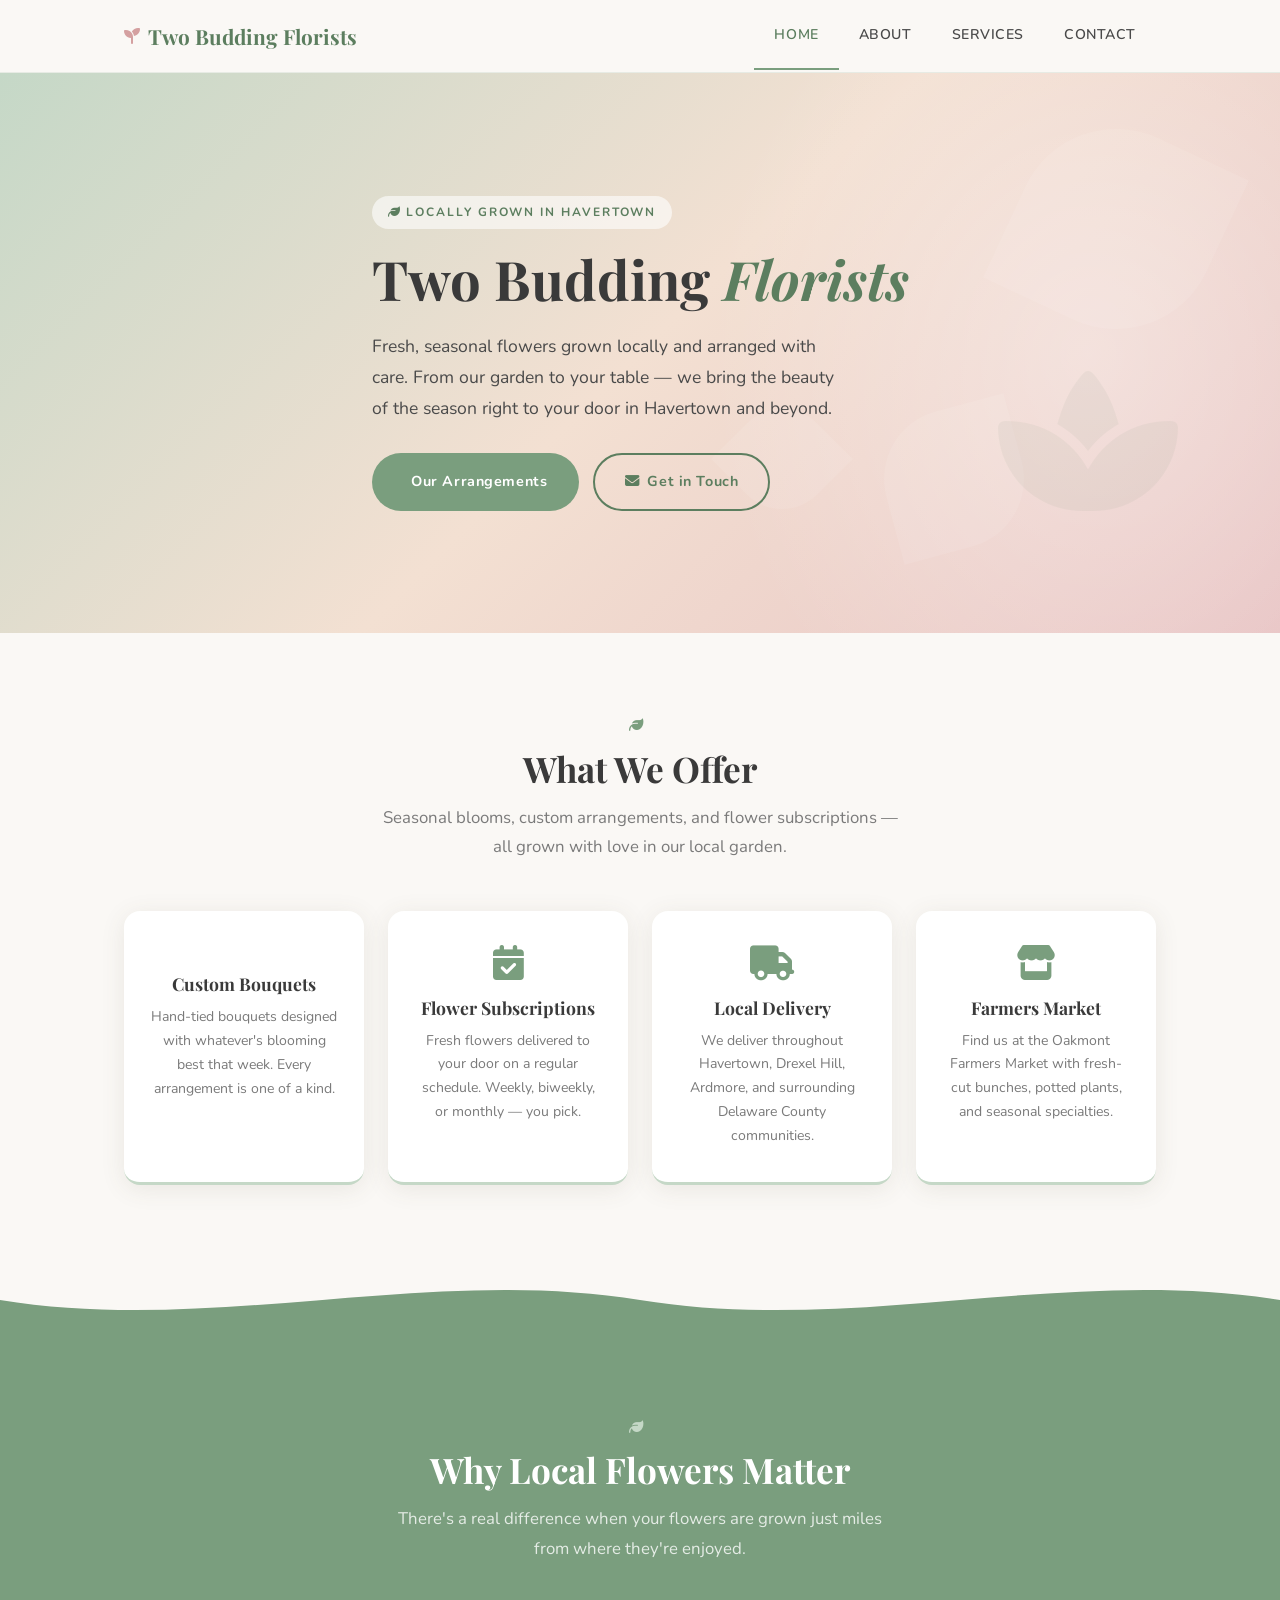
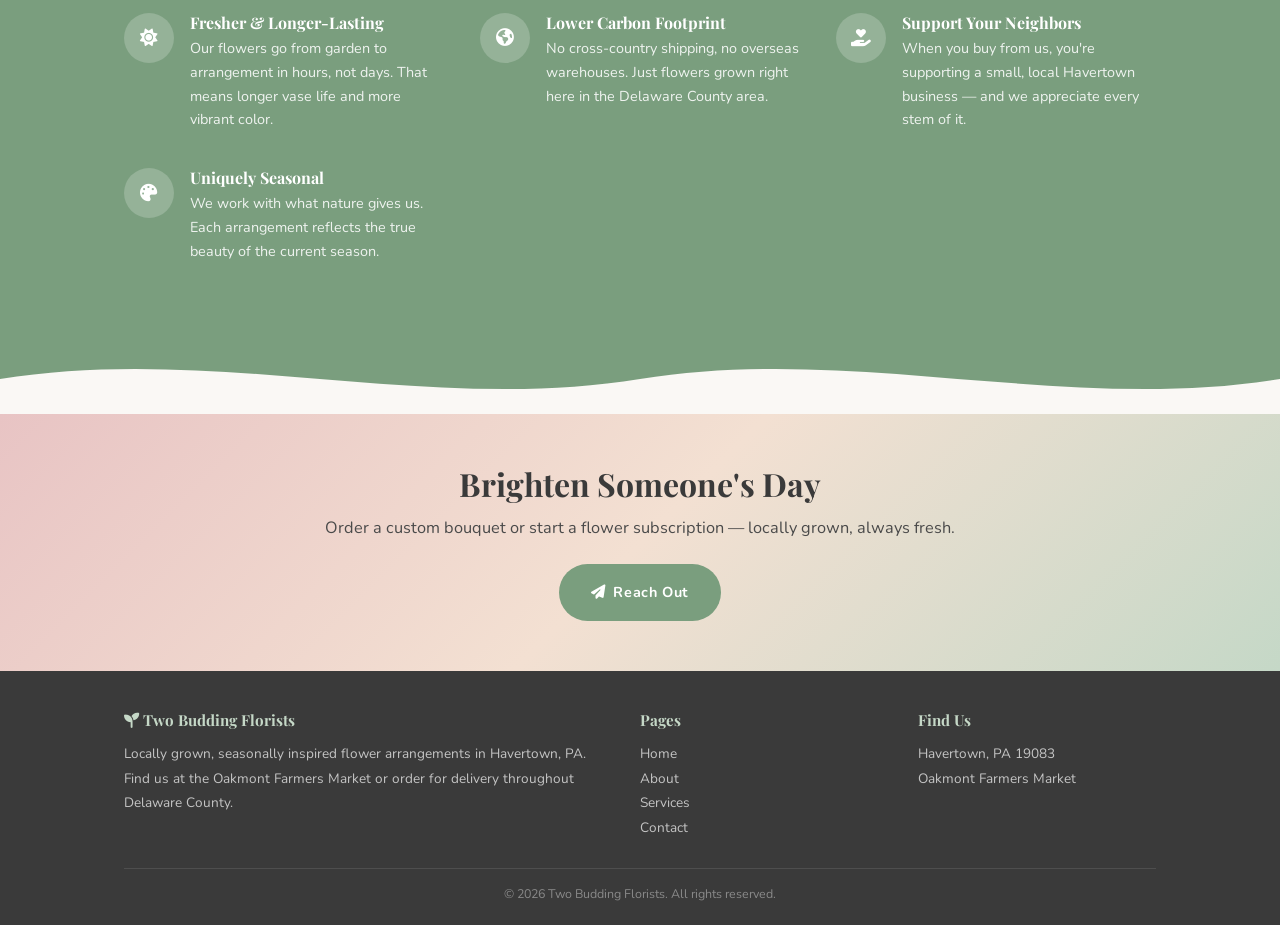
==== two-budding-florists-havertown/index.html @ fc47ae01 "Deploy 1 site updates" ====
<!DOCTYPE html>
<html lang="en">
<head>
  <meta charset="UTF-8">
  <meta name="viewport" content="width=device-width, initial-scale=1.0">
  <title>Two Budding Florists — Locally Grown Flowers in Havertown, PA</title>
  <meta name="description" content="Two Budding Florists brings locally grown, seasonal flowers to Havertown and Delaware County. Subscriptions, delivery, and farmers market fresh arrangements.">
  <link rel="stylesheet" href="css/style.css">
  <link rel="stylesheet" href="https://cdnjs.cloudflare.com/ajax/libs/font-awesome/6.5.1/css/all.min.css">
</head>
<body>

  <nav class="navbar">
    <div class="container">
      <a href="index.html" class="navbar__brand">
        <i class="fas fa-seedling"></i> Two Budding Florists
      </a>
      <button class="navbar__toggle" aria-label="Menu" onclick="document.querySelector('.navbar__links').classList.toggle('open')">
        <i class="fas fa-bars"></i>
      </button>
      <ul class="navbar__links">
        <li><a href="index.html" class="active">Home</a></li>
        <li><a href="about.html">About</a></li>
        <li><a href="services.html">Services</a></li>
        <li><a href="contact.html">Contact</a></li>
      </ul>
    </div>
  </nav>

  <!-- Hero -->
  <section class="hero">
    <div class="hero__petal hero__petal--1"></div>
    <div class="hero__petal hero__petal--2"></div>
    <div class="hero__petal hero__petal--3"></div>
    <div class="container">
      <div class="hero__content">
        <span class="hero__badge"><i class="fas fa-leaf"></i> Locally Grown in Havertown</span>
        <h1>Two Budding <em>Florists</em></h1>
        <p class="hero__desc">
          Fresh, seasonal flowers grown locally and arranged with care. From our garden to your table — we bring the beauty of the season right to your door in Havertown and beyond.
        </p>
        <div class="hero__btns">
          <a href="services.html" class="btn btn--sage"><i class="fas fa-flower-tulip"></i>&ensp;Our Arrangements</a>
          <a href="contact.html" class="btn btn--outline"><i class="fas fa-envelope"></i>&ensp;Get in Touch</a>
        </div>
      </div>
    </div>
    <i class="fas fa-spa hero__icon"></i>
  </section>

  <!-- Offerings -->
  <section class="section">
    <div class="container">
      <div class="section__header">
        <div class="leaf-divider"><i class="fas fa-leaf"></i></div>
        <h2>What We Offer</h2>
        <p>Seasonal blooms, custom arrangements, and flower subscriptions — all grown with love in our local garden.</p>
      </div>
      <div class="offerings-grid">
        <div class="offering-card">
          <i class="fas fa-bouquet"></i>
          <h3>Custom Bouquets</h3>
          <p>Hand-tied bouquets designed with whatever's blooming best that week. Every arrangement is one of a kind.</p>
        </div>
        <div class="offering-card">
          <i class="fas fa-calendar-check"></i>
          <h3>Flower Subscriptions</h3>
          <p>Fresh flowers delivered to your door on a regular schedule. Weekly, biweekly, or monthly — you pick.</p>
        </div>
        <div class="offering-card">
          <i class="fas fa-truck"></i>
          <h3>Local Delivery</h3>
          <p>We deliver throughout Havertown, Drexel Hill, Ardmore, and surrounding Delaware County communities.</p>
        </div>
        <div class="offering-card">
          <i class="fas fa-store"></i>
          <h3>Farmers Market</h3>
          <p>Find us at the Oakmont Farmers Market with fresh-cut bunches, potted plants, and seasonal specialties.</p>
        </div>
      </div>
    </div>
  </section>

  <!-- Why Choose Us -->
  <div class="curve-divider curve-divider--sage">
    <svg viewBox="0 0 1200 70" preserveAspectRatio="none">
      <path d="M0,35 C200,70 400,0 600,35 C800,70 1000,0 1200,35 L1200,70 L0,70 Z"/>
    </svg>
  </div>

  <section class="section section--sage">
    <div class="container">
      <div class="section__header">
        <div class="leaf-divider"><i class="fas fa-leaf"></i></div>
        <h2>Why Local Flowers Matter</h2>
        <p>There's a real difference when your flowers are grown just miles from where they're enjoyed.</p>
      </div>
      <div class="features">
        <div class="feature">
          <div class="feature__icon"><i class="fas fa-sun"></i></div>
          <div>
            <h3>Fresher &amp; Longer-Lasting</h3>
            <p>Our flowers go from garden to arrangement in hours, not days. That means longer vase life and more vibrant color.</p>
          </div>
        </div>
        <div class="feature">
          <div class="feature__icon"><i class="fas fa-globe-americas"></i></div>
          <div>
            <h3>Lower Carbon Footprint</h3>
            <p>No cross-country shipping, no overseas warehouses. Just flowers grown right here in the Delaware County area.</p>
          </div>
        </div>
        <div class="feature">
          <div class="feature__icon"><i class="fas fa-hand-holding-heart"></i></div>
          <div>
            <h3>Support Your Neighbors</h3>
            <p>When you buy from us, you're supporting a small, local Havertown business — and we appreciate every stem of it.</p>
          </div>
        </div>
        <div class="feature">
          <div class="feature__icon"><i class="fas fa-palette"></i></div>
          <div>
            <h3>Uniquely Seasonal</h3>
            <p>We work with what nature gives us. Each arrangement reflects the true beauty of the current season.</p>
          </div>
        </div>
      </div>
    </div>
  </section>

  <div class="curve-divider curve-divider--cream">
    <svg viewBox="0 0 1200 70" preserveAspectRatio="none">
      <path d="M0,35 C200,0 400,70 600,35 C800,0 1000,70 1200,35 L1200,70 L0,70 Z"/>
    </svg>
  </div>

  <!-- CTA -->
  <section class="cta-banner">
    <div class="container">
      <h2>Brighten Someone's Day</h2>
      <p>Order a custom bouquet or start a flower subscription — locally grown, always fresh.</p>
      <a href="contact.html" class="btn btn--sage"><i class="fas fa-paper-plane"></i>&ensp;Reach Out</a>
    </div>
  </section>

  <!-- Footer -->
  <footer class="footer">
    <div class="container">
      <div class="footer__grid">
        <div>
          <h4><i class="fas fa-seedling"></i> Two Budding Florists</h4>
          <p>Locally grown, seasonally inspired flower arrangements in Havertown, PA. Find us at the Oakmont Farmers Market or order for delivery throughout Delaware County.</p>
        </div>
        <div>
          <h4>Pages</h4>
          <ul>
            <li><a href="index.html">Home</a></li>
            <li><a href="about.html">About</a></li>
            <li><a href="services.html">Services</a></li>
            <li><a href="contact.html">Contact</a></li>
          </ul>
        </div>
        <div>
          <h4>Find Us</h4>
          <p>Havertown, PA 19083<br>Oakmont Farmers Market</p>
        </div>
      </div>
      <div class="footer__bottom">
        &copy; 2026 Two Budding Florists. All rights reserved.
      </div>
    </div>
  </footer>

</body>
</html>
---- two-budding-florists-havertown/css/style.css ----
/* ============================================
   Two Budding Florists — Bespoke Florist Site
   Havertown, PA
   ============================================ */

@import url('https://fonts.googleapis.com/css2?family=Playfair+Display:ital,wght@0,400;0,600;0,700;1,400&family=Nunito:wght@300;400;600;700&display=swap');

*, *::before, *::after { box-sizing: border-box; margin: 0; padding: 0; }

:root {
  --sage: #7a9e7e;
  --sage-dark: #5c7e5f;
  --sage-light: #c5d8c7;
  --blush: #e8c4c4;
  --blush-dark: #d4a0a0;
  --cream: #faf8f5;
  --warm-white: #fdfcfa;
  --petal: #f3e0d2;
  --earth: #8b7355;
  --earth-dark: #6b5640;
  --charcoal: #3a3a3a;
  --text: #4a4a4a;
  --text-light: #7a7a7a;
  --white: #fff;
  --shadow: 0 4px 24px rgba(90, 80, 60, .1);
  --shadow-lg: 0 8px 40px rgba(90, 80, 60, .14);
  --radius: 8px;
  --radius-lg: 16px;
}

html { scroll-behavior: smooth; }

body {
  font-family: 'Nunito', sans-serif;
  color: var(--text);
  background: var(--cream);
  line-height: 1.75;
  -webkit-font-smoothing: antialiased;
}

h1, h2, h3, h4 {
  font-family: 'Playfair Display', serif;
  color: var(--charcoal);
  line-height: 1.25;
}

a { color: var(--sage-dark); text-decoration: none; transition: color .25s; }
a:hover { color: var(--sage); }

.container { max-width: 1080px; margin: 0 auto; padding: 0 24px; }

/* --- Navbar --- */
.navbar {
  position: sticky;
  top: 0;
  z-index: 100;
  background: rgba(250, 248, 245, .92);
  backdrop-filter: blur(12px);
  -webkit-backdrop-filter: blur(12px);
  border-bottom: 1px solid rgba(122, 158, 126, .15);
}

.navbar .container {
  display: flex;
  align-items: center;
  justify-content: space-between;
}

.navbar__brand {
  font-family: 'Playfair Display', serif;
  font-size: 1.3rem;
  font-weight: 700;
  color: var(--sage-dark);
  padding: 18px 0;
  display: flex;
  align-items: center;
  gap: 8px;
}

.navbar__brand i { font-size: 1rem; color: var(--blush-dark); }

.navbar__links {
  display: flex;
  list-style: none;
  gap: 0;
}

.navbar__links a {
  display: block;
  padding: 20px 20px;
  color: var(--text);
  font-size: .88rem;
  font-weight: 600;
  letter-spacing: .04em;
  text-transform: uppercase;
  transition: color .25s, border-color .25s;
  border-bottom: 2px solid transparent;
}

.navbar__links a:hover,
.navbar__links a.active {
  color: var(--sage-dark);
  border-bottom-color: var(--sage);
}

.navbar__toggle {
  display: none;
  background: none;
  border: none;
  color: var(--sage-dark);
  font-size: 1.4rem;
  cursor: pointer;
  padding: 18px 0;
}

/* --- Hero --- */
.hero {
  position: relative;
  min-height: 560px;
  display: flex;
  align-items: center;
  background: linear-gradient(135deg, var(--sage-light) 0%, var(--petal) 50%, var(--blush) 100%);
  overflow: hidden;
}

.hero::before {
  content: '';
  position: absolute;
  top: -30%;
  right: -15%;
  width: 60%;
  height: 160%;
  background: radial-gradient(ellipse, rgba(255,255,255,.35) 0%, transparent 70%);
  pointer-events: none;
}

/* Decorative petal shapes */
.hero__petal {
  position: absolute;
  border-radius: 50% 0 50% 0;
  opacity: .08;
  background: var(--white);
}

.hero__petal--1 { width: 200px; height: 200px; top: 10%; right: 5%; transform: rotate(25deg); }
.hero__petal--2 { width: 140px; height: 140px; bottom: 15%; right: 20%; transform: rotate(-15deg); }
.hero__petal--3 { width: 100px; height: 100px; top: 60%; right: 35%; transform: rotate(45deg); }

.hero__content {
  position: relative;
  z-index: 2;
  max-width: 560px;
}

.hero__badge {
  display: inline-block;
  font-size: .75rem;
  font-weight: 700;
  letter-spacing: .16em;
  text-transform: uppercase;
  color: var(--sage-dark);
  background: rgba(255,255,255,.6);
  padding: 6px 16px;
  border-radius: 20px;
  margin-bottom: 16px;
}

.hero h1 {
  font-size: 3.4rem;
  color: var(--charcoal);
  margin-bottom: 18px;
}

.hero h1 em {
  font-style: italic;
  color: var(--sage-dark);
}

.hero__desc {
  font-size: 1.1rem;
  color: var(--text);
  margin-bottom: 30px;
  max-width: 480px;
}

.hero__icon {
  position: absolute;
  right: 8%;
  bottom: 20%;
  font-size: 10rem;
  color: var(--sage-dark);
  opacity: .06;
  z-index: 1;
}

/* --- Buttons --- */
.btn {
  display: inline-block;
  padding: 14px 30px;
  font-family: 'Nunito', sans-serif;
  font-size: .9rem;
  font-weight: 700;
  letter-spacing: .04em;
  border-radius: 30px;
  border: 2px solid transparent;
  cursor: pointer;
  transition: all .3s;
}

.btn--sage {
  background: var(--sage);
  color: var(--white);
}

.btn--sage:hover {
  background: var(--sage-dark);
  transform: translateY(-2px);
  box-shadow: 0 6px 20px rgba(122, 158, 126, .3);
}

.btn--outline {
  background: transparent;
  border-color: var(--sage-dark);
  color: var(--sage-dark);
}

.btn--outline:hover {
  background: var(--sage-dark);
  color: var(--white);
}

.btn--earth {
  background: var(--earth);
  color: var(--white);
}

.btn--earth:hover {
  background: var(--earth-dark);
  transform: translateY(-2px);
}

.hero__btns { display: flex; gap: 14px; flex-wrap: wrap; }

/* --- Sections --- */
.section { padding: 80px 0; }

.section--sage {
  background: var(--sage);
  color: var(--white);
}

.section--sage h2, .section--sage h3 { color: var(--white); }
.section--sage p { color: rgba(255,255,255,.88); }

.section--petal { background: var(--petal); }

.section__header {
  text-align: center;
  margin-bottom: 50px;
}

.section__header h2 {
  font-size: 2.2rem;
  margin-bottom: 12px;
}

.section__header p {
  color: var(--text-light);
  font-size: 1.05rem;
  max-width: 520px;
  margin: 0 auto;
}

.section--sage .section__header p { color: rgba(255,255,255,.8); }

.leaf-divider {
  text-align: center;
  font-size: .9rem;
  color: var(--sage);
  margin-bottom: 8px;
  letter-spacing: 8px;
}

.section--sage .leaf-divider { color: var(--sage-light); }

/* --- Organic Curve Divider --- */
.curve-divider { position: relative; height: 70px; overflow: hidden; }
.curve-divider--cream { background: var(--sage); }
.curve-divider--cream svg { fill: var(--cream); }
.curve-divider--sage { background: var(--cream); }
.curve-divider--sage svg { fill: var(--sage); }
.curve-divider--petal { background: var(--cream); }
.curve-divider--petal svg { fill: var(--petal); }
.curve-divider--cream-from-petal { background: var(--petal); }
.curve-divider--cream-from-petal svg { fill: var(--cream); }

.curve-divider svg {
  position: absolute;
  bottom: 0;
  width: 100%;
  height: 70px;
}

/* --- Services Grid (Home) --- */
.offerings-grid {
  display: grid;
  grid-template-columns: repeat(auto-fit, minmax(230px, 1fr));
  gap: 24px;
}

.offering-card {
  background: var(--white);
  border-radius: var(--radius-lg);
  padding: 34px 26px;
  text-align: center;
  box-shadow: var(--shadow);
  transition: transform .3s, box-shadow .3s;
  border-bottom: 3px solid var(--sage-light);
}

.offering-card:hover {
  transform: translateY(-6px);
  box-shadow: var(--shadow-lg);
}

.offering-card i {
  font-size: 2.2rem;
  color: var(--sage);
  margin-bottom: 16px;
}

.offering-card h3 {
  font-size: 1.1rem;
  margin-bottom: 10px;
}

.offering-card p {
  font-size: .88rem;
  color: var(--text-light);
  line-height: 1.7;
}

/* --- Feature Blocks --- */
.features {
  display: grid;
  grid-template-columns: repeat(auto-fit, minmax(260px, 1fr));
  gap: 36px;
}

.feature {
  display: flex;
  gap: 16px;
  align-items: flex-start;
}

.feature__icon {
  flex-shrink: 0;
  width: 50px;
  height: 50px;
  background: rgba(255,255,255,.2);
  border-radius: 50%;
  display: flex;
  align-items: center;
  justify-content: center;
  font-size: 1.1rem;
}

.section--sage .feature__icon { color: var(--white); }

.feature h3 { font-size: 1rem; margin-bottom: 4px; }
.feature p { font-size: .9rem; line-height: 1.65; }

/* --- About Page --- */
.about-layout {
  display: grid;
  grid-template-columns: 1fr 1fr;
  gap: 50px;
  align-items: center;
}

.about-visual {
  background: linear-gradient(135deg, var(--sage-light), var(--blush));
  border-radius: var(--radius-lg);
  height: 380px;
  display: flex;
  align-items: center;
  justify-content: center;
  position: relative;
  overflow: hidden;
}

.about-visual i {
  font-size: 5rem;
  color: var(--sage-dark);
  opacity: .2;
}

.about-visual::after {
  content: '';
  position: absolute;
  inset: 14px;
  border: 2px solid rgba(255,255,255,.4);
  border-radius: var(--radius-lg);
}

.about-text h2 { margin-bottom: 16px; font-size: 2rem; }
.about-text p { margin-bottom: 14px; }

.values-list { list-style: none; margin-top: 16px; }
.values-list li {
  padding: 7px 0 7px 26px;
  position: relative;
  font-size: .93rem;
}
.values-list li::before {
  content: '\f06c';
  font-family: 'Font Awesome 6 Free';
  font-weight: 900;
  position: absolute;
  left: 0;
  color: var(--sage);
  font-size: .8rem;
}

/* --- Services Page Cards --- */
.services-detail {
  display: grid;
  grid-template-columns: repeat(auto-fit, minmax(300px, 1fr));
  gap: 28px;
}

.service-detail-card {
  background: var(--white);
  border-radius: var(--radius-lg);
  overflow: hidden;
  box-shadow: var(--shadow);
  transition: transform .3s;
}

.service-detail-card:hover { transform: translateY(-4px); }

.service-detail-card__top {
  background: linear-gradient(135deg, var(--sage-light), var(--sage));
  padding: 28px;
  text-align: center;
}

.service-detail-card__top i { font-size: 2.4rem; color: var(--white); margin-bottom: 8px; }
.service-detail-card__top h3 { color: var(--white); font-size: 1.15rem; }

.service-detail-card__body { padding: 24px 26px; }
.service-detail-card__body p { font-size: .9rem; color: var(--text-light); margin-bottom: 12px; line-height: 1.7; }
.service-detail-card__body ul { list-style: none; }
.service-detail-card__body li {
  padding: 5px 0 5px 20px;
  position: relative;
  font-size: .88rem;
  color: var(--text);
}
.service-detail-card__body li::before {
  content: '\f4d8';
  font-family: 'Font Awesome 6 Free';
  font-weight: 900;
  position: absolute;
  left: 0;
  color: var(--blush-dark);
  font-size: .7rem;
  top: 8px;
}

/* --- Contact --- */
.contact-grid {
  display: grid;
  grid-template-columns: 1fr 1fr;
  gap: 40px;
}

.contact-block {
  display: flex;
  gap: 14px;
  align-items: flex-start;
  margin-bottom: 26px;
}

.contact-block i {
  flex-shrink: 0;
  width: 42px;
  height: 42px;
  background: var(--sage-light);
  color: var(--sage-dark);
  border-radius: 50%;
  display: flex;
  align-items: center;
  justify-content: center;
  font-size: .95rem;
}

.contact-block h3 { font-size: .95rem; margin-bottom: 3px; }
.contact-block p { font-size: .88rem; color: var(--text-light); }

.contact-form {
  background: var(--white);
  padding: 34px;
  border-radius: var(--radius-lg);
  box-shadow: var(--shadow);
}

.contact-form h3 { font-size: 1.25rem; margin-bottom: 20px; }

.form-row { margin-bottom: 16px; }
.form-row label {
  display: block;
  font-size: .82rem;
  font-weight: 700;
  text-transform: uppercase;
  letter-spacing: .04em;
  margin-bottom: 5px;
  color: var(--charcoal);
}

.form-row input,
.form-row textarea,
.form-row select {
  width: 100%;
  padding: 11px 14px;
  border: 1px solid var(--sage-light);
  border-radius: var(--radius);
  font-family: 'Nunito', sans-serif;
  font-size: .92rem;
  background: var(--cream);
  transition: border-color .25s;
}

.form-row input:focus,
.form-row textarea:focus,
.form-row select:focus {
  outline: none;
  border-color: var(--sage);
}

.form-row textarea { resize: vertical; min-height: 90px; }

.map-wrap {
  margin-top: 40px;
  border-radius: var(--radius-lg);
  overflow: hidden;
  box-shadow: var(--shadow);
}

.map-wrap iframe { width: 100%; height: 340px; border: 0; }

/* --- CTA Banner --- */
.cta-banner {
  background: linear-gradient(135deg, var(--blush), var(--petal), var(--sage-light));
  padding: 50px 0;
  text-align: center;
}

.cta-banner h2 { font-size: 2rem; margin-bottom: 10px; }
.cta-banner p { color: var(--text); margin-bottom: 22px; font-size: 1.02rem; }

/* --- Footer --- */
.footer {
  background: var(--charcoal);
  color: rgba(255,255,255,.7);
  padding: 40px 0 20px;
}

.footer__grid {
  display: grid;
  grid-template-columns: 2fr 1fr 1fr;
  gap: 40px;
  margin-bottom: 28px;
}

.footer h4 {
  font-size: .95rem;
  color: var(--sage-light);
  margin-bottom: 12px;
}

.footer p, .footer li { font-size: .85rem; line-height: 1.8; }
.footer ul { list-style: none; }
.footer ul a { color: rgba(255,255,255,.7); }
.footer ul a:hover { color: var(--sage-light); }

.footer__bottom {
  border-top: 1px solid rgba(255,255,255,.1);
  padding-top: 14px;
  text-align: center;
  font-size: .78rem;
  color: rgba(255,255,255,.4);
}

/* --- Responsive --- */
@media (max-width: 768px) {
  .navbar__links {
    display: none;
    position: absolute;
    top: 100%;
    left: 0;
    right: 0;
    background: var(--cream);
    flex-direction: column;
    border-bottom: 1px solid var(--sage-light);
  }
  .navbar__links.open { display: flex; }
  .navbar__toggle { display: block; }

  .hero { min-height: 440px; }
  .hero h1 { font-size: 2.4rem; }
  .hero__petal { display: none; }
  .hero__icon { display: none; }

  .about-layout { grid-template-columns: 1fr; }
  .about-visual { height: 240px; }
  .contact-grid { grid-template-columns: 1fr; }
  .footer__grid { grid-template-columns: 1fr; gap: 20px; }
}

@media (max-width: 480px) {
  .hero h1 { font-size: 1.9rem; }
  .hero__btns { flex-direction: column; }
  .btn { text-align: center; }
  .section { padding: 50px 0; }
}
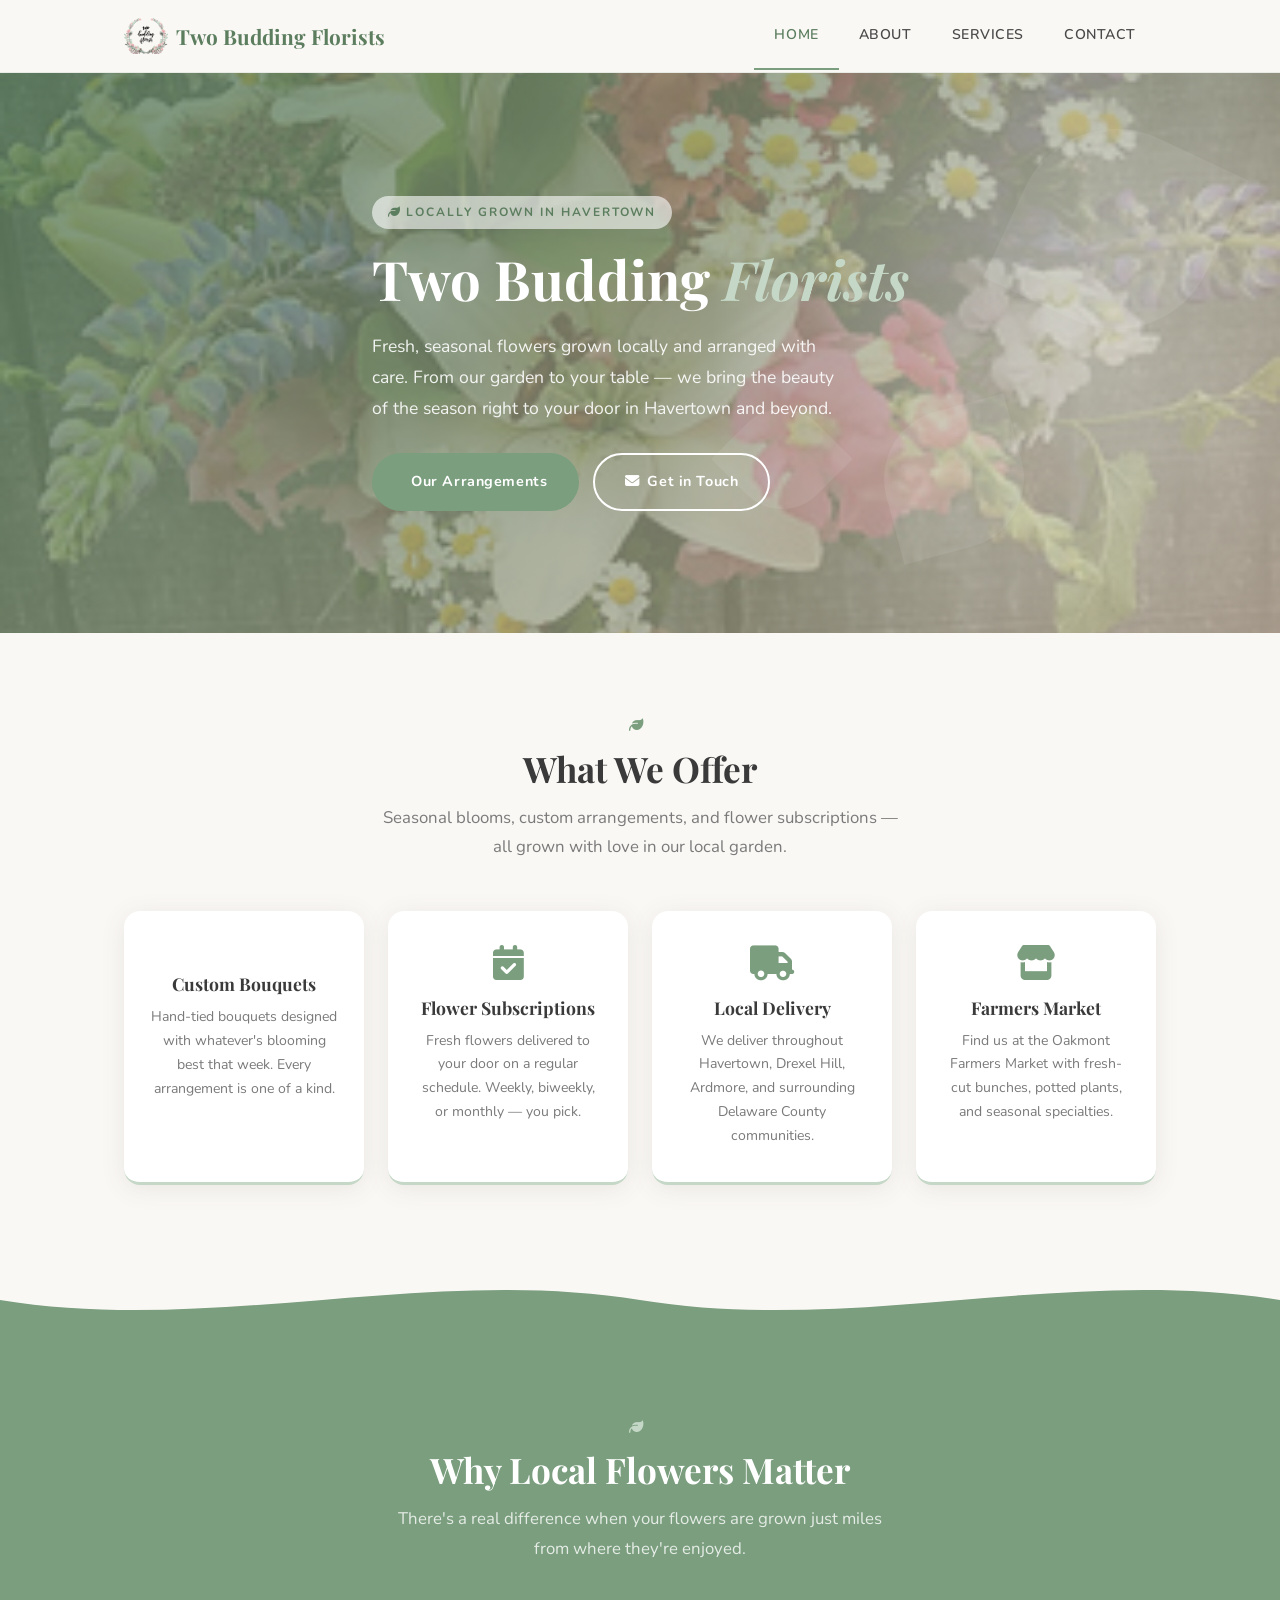
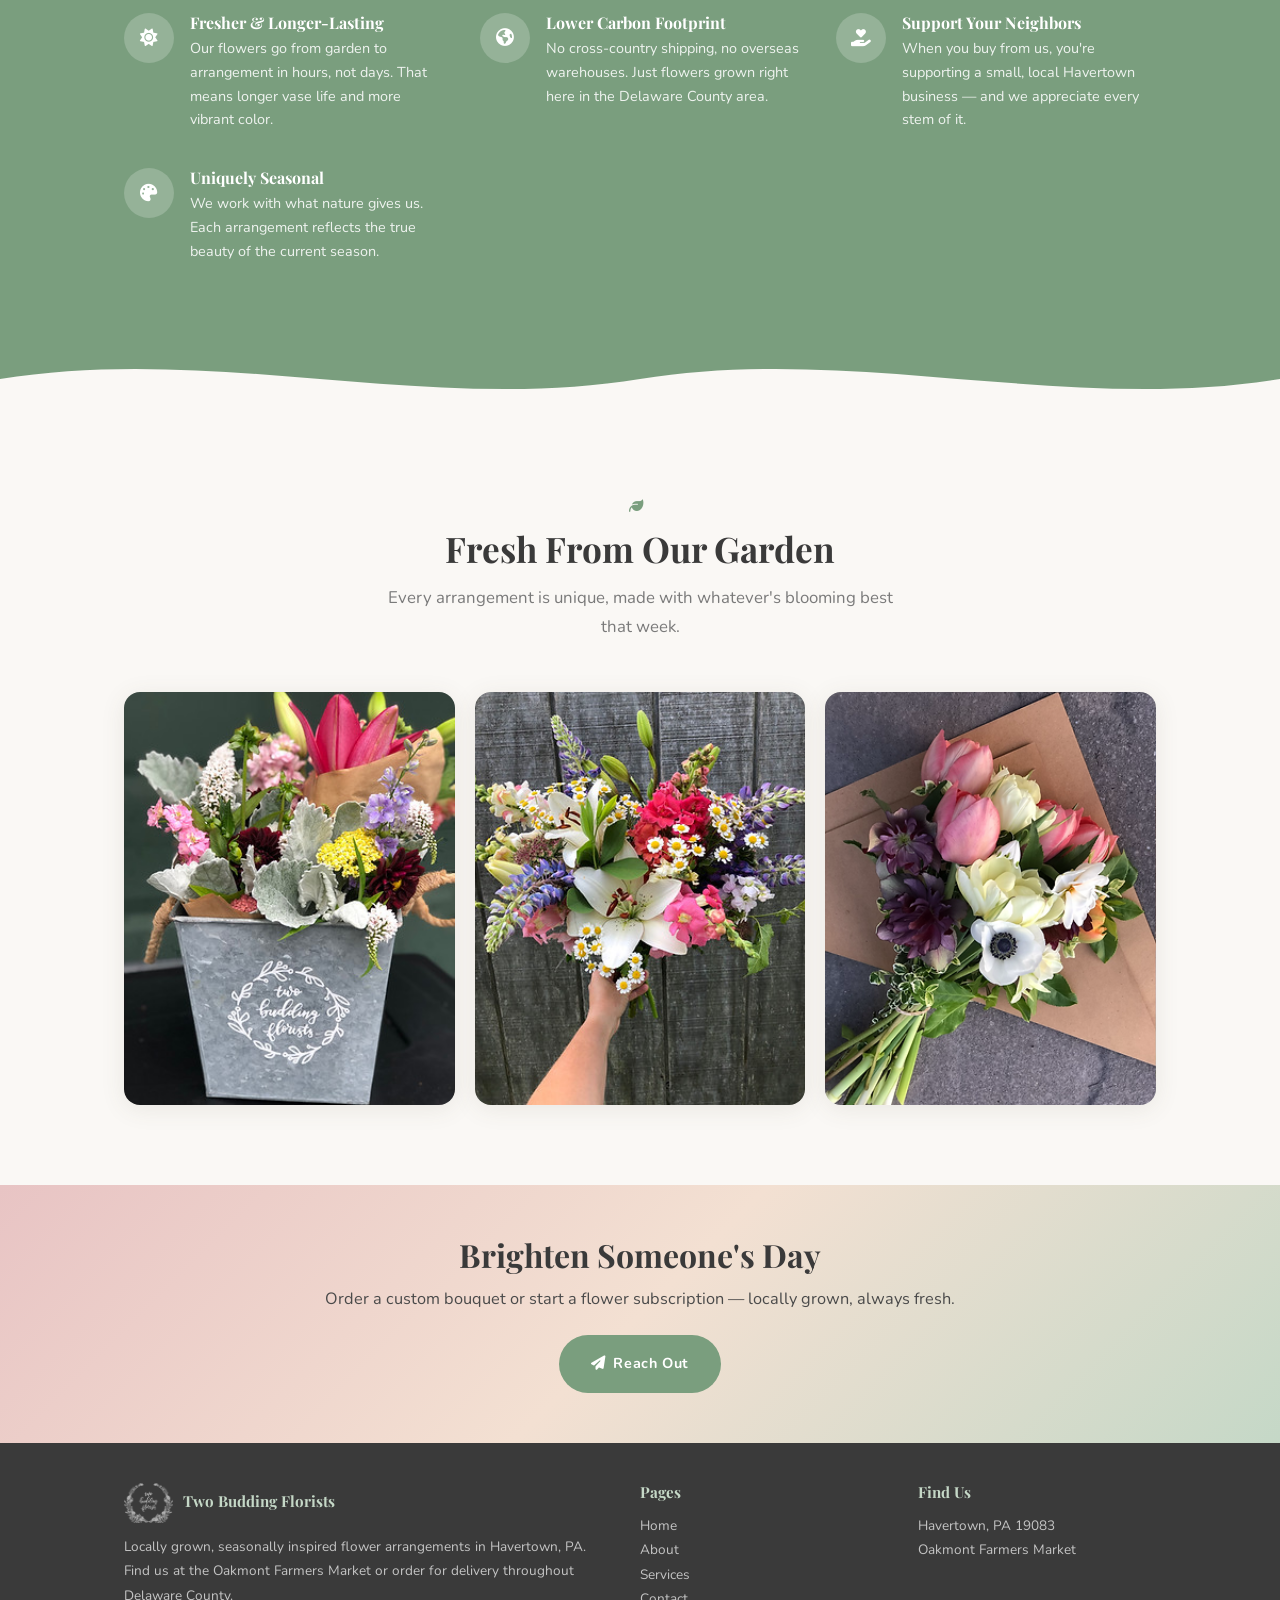
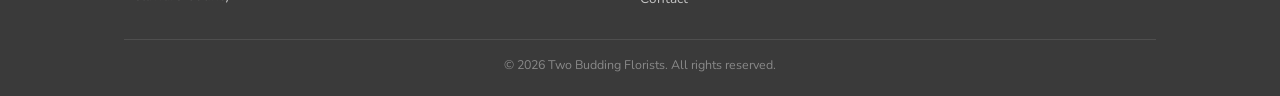
==== commit 9c107923: "Deploy 6 site updates" ====
--- a/two-budding-florists-havertown/index.html
+++ b/two-budding-florists-havertown/index.html
@@ -13,7 +13,7 @@
   <nav class="navbar">
     <div class="container">
       <a href="index.html" class="navbar__brand">
-        <i class="fas fa-seedling"></i> Two Budding Florists
+        <img src="img/img_00_d06d79f9.png" alt="Two Budding Florists logo" class="navbar__logo"> Two Budding Florists
       </a>
       <button class="navbar__toggle" aria-label="Menu" onclick="document.querySelector('.navbar__links').classList.toggle('open')">
         <i class="fas fa-bars"></i>
@@ -28,7 +28,7 @@
   </nav>
 
   <!-- Hero -->
-  <section class="hero">
+  <section class="hero hero--with-image" style="background: linear-gradient(135deg, rgba(92,126,95,.85), rgba(200,180,160,.7)), url('img/img_02_b01d589d.jpg') center/cover no-repeat;">
     <div class="hero__petal hero__petal--1"></div>
     <div class="hero__petal hero__petal--2"></div>
     <div class="hero__petal hero__petal--3"></div>
@@ -41,11 +41,10 @@
         </p>
         <div class="hero__btns">
           <a href="services.html" class="btn btn--sage"><i class="fas fa-flower-tulip"></i>&ensp;Our Arrangements</a>
-          <a href="contact.html" class="btn btn--outline"><i class="fas fa-envelope"></i>&ensp;Get in Touch</a>
-        </div>
-      </div>
-    </div>
-    <i class="fas fa-spa hero__icon"></i>
+          <a href="contact.html" class="btn btn--outline-light"><i class="fas fa-envelope"></i>&ensp;Get in Touch</a>
+        </div>
+      </div>
+    </div>
   </section>
 
   <!-- Offerings -->
@@ -134,6 +133,37 @@
     </svg>
   </div>
 
+  <!-- Gallery Preview -->
+  <section class="section">
+    <div class="container">
+      <div class="section__header">
+        <div class="leaf-divider"><i class="fas fa-leaf"></i></div>
+        <h2>Fresh From Our Garden</h2>
+        <p>Every arrangement is unique, made with whatever's blooming best that week.</p>
+      </div>
+      <div class="gallery-grid">
+        <div class="gallery-item">
+          <img src="img/img_01_fbcf937a.jpeg" alt="Branded galvanized bucket arrangement with colorful seasonal flowers at the farmers market">
+          <div class="gallery-item__overlay">
+            <p>Market-Ready Arrangement</p>
+          </div>
+        </div>
+        <div class="gallery-item">
+          <img src="img/img_02_b01d589d.jpg" alt="Hand-held wildflower bouquet with lilies, daisies, and lupine">
+          <div class="gallery-item__overlay">
+            <p>Seasonal Wildflower Bouquet</p>
+          </div>
+        </div>
+        <div class="gallery-item">
+          <img src="img/img_03_100a847a.png" alt="Elegant wrapped bouquet with pink tulips, anemones, and spring blooms in brown paper">
+          <div class="gallery-item__overlay">
+            <p>Spring Wrapped Bouquet</p>
+          </div>
+        </div>
+      </div>
+    </div>
+  </section>
+
   <!-- CTA -->
   <section class="cta-banner">
     <div class="container">
@@ -148,7 +178,7 @@
     <div class="container">
       <div class="footer__grid">
         <div>
-          <h4><i class="fas fa-seedling"></i> Two Budding Florists</h4>
+          <h4><img src="img/img_00_d06d79f9.png" alt="Two Budding Florists" class="footer__logo"> Two Budding Florists</h4>
           <p>Locally grown, seasonally inspired flower arrangements in Havertown, PA. Find us at the Oakmont Farmers Market or order for delivery throughout Delaware County.</p>
         </div>
         <div>
--- a/two-budding-florists-havertown/css/style.css
+++ b/two-budding-florists-havertown/css/style.css
@@ -79,6 +79,13 @@
 
 .navbar__brand i { font-size: 1rem; color: var(--blush-dark); }
 
+.navbar__logo {
+  height: 36px;
+  width: auto;
+  display: inline-block;
+  vertical-align: middle;
+}
+
 .navbar__links {
   display: flex;
   list-style: none;
@@ -229,6 +236,17 @@
   color: var(--white);
 }
 
+.btn--outline-light {
+  background: transparent;
+  border-color: var(--white);
+  color: var(--white);
+}
+
+.btn--outline-light:hover {
+  background: var(--white);
+  color: var(--sage-dark);
+}
+
 .btn--earth {
   background: var(--earth);
   color: var(--white);
@@ -590,6 +608,113 @@
   text-align: center;
   font-size: .78rem;
   color: rgba(255,255,255,.4);
+}
+
+/* --- Hero with background image --- */
+.hero--with-image .hero__desc { color: rgba(255,255,255,.9); }
+.hero--with-image h1 { color: var(--white); }
+.hero--with-image h1 em { color: var(--sage-light); }
+
+/* --- Navbar & Footer Logo --- */
+.footer__logo {
+  height: 40px;
+  width: auto;
+  display: inline-block;
+  vertical-align: middle;
+  margin-right: 6px;
+  filter: brightness(0) invert(1) opacity(.6);
+}
+
+/* --- Gallery Grid (Home) --- */
+.gallery-grid {
+  display: grid;
+  grid-template-columns: repeat(auto-fit, minmax(280px, 1fr));
+  gap: 20px;
+}
+
+.gallery-item {
+  position: relative;
+  border-radius: var(--radius-lg);
+  overflow: hidden;
+  box-shadow: var(--shadow);
+  aspect-ratio: 4 / 5;
+  cursor: pointer;
+}
+
+.gallery-item img {
+  width: 100%;
+  height: 100%;
+  object-fit: cover;
+  transition: transform .4s ease;
+}
+
+.gallery-item:hover img {
+  transform: scale(1.06);
+}
+
+.gallery-item__overlay {
+  position: absolute;
+  bottom: 0;
+  left: 0;
+  right: 0;
+  padding: 20px;
+  background: linear-gradient(transparent, rgba(58,58,58,.8));
+  opacity: 0;
+  transition: opacity .35s ease;
+}
+
+.gallery-item:hover .gallery-item__overlay {
+  opacity: 1;
+}
+
+.gallery-item__overlay p {
+  color: var(--white);
+  font-family: 'Playfair Display', serif;
+  font-size: 1.05rem;
+  font-style: italic;
+}
+
+/* --- About Visual with Photo --- */
+.about-visual--photo {
+  background: none;
+  padding: 0;
+}
+
+.about-visual--photo img {
+  width: 100%;
+  height: 100%;
+  object-fit: cover;
+  border-radius: var(--radius-lg);
+}
+
+.about-visual--photo::after { display: none; }
+
+/* --- Service Card with Photo Header --- */
+.service-detail-card__top--photo {
+  position: relative;
+  padding: 0;
+  height: 200px;
+  overflow: hidden;
+}
+
+.service-detail-card__img {
+  width: 100%;
+  height: 100%;
+  object-fit: cover;
+}
+
+.service-detail-card__top-overlay {
+  position: absolute;
+  bottom: 0;
+  left: 0;
+  right: 0;
+  padding: 16px 28px;
+  background: linear-gradient(transparent, rgba(92,126,95,.9));
+}
+
+.service-detail-card__top-overlay h3 {
+  color: var(--white);
+  font-size: 1.15rem;
 }
 
 /* --- Responsive --- */
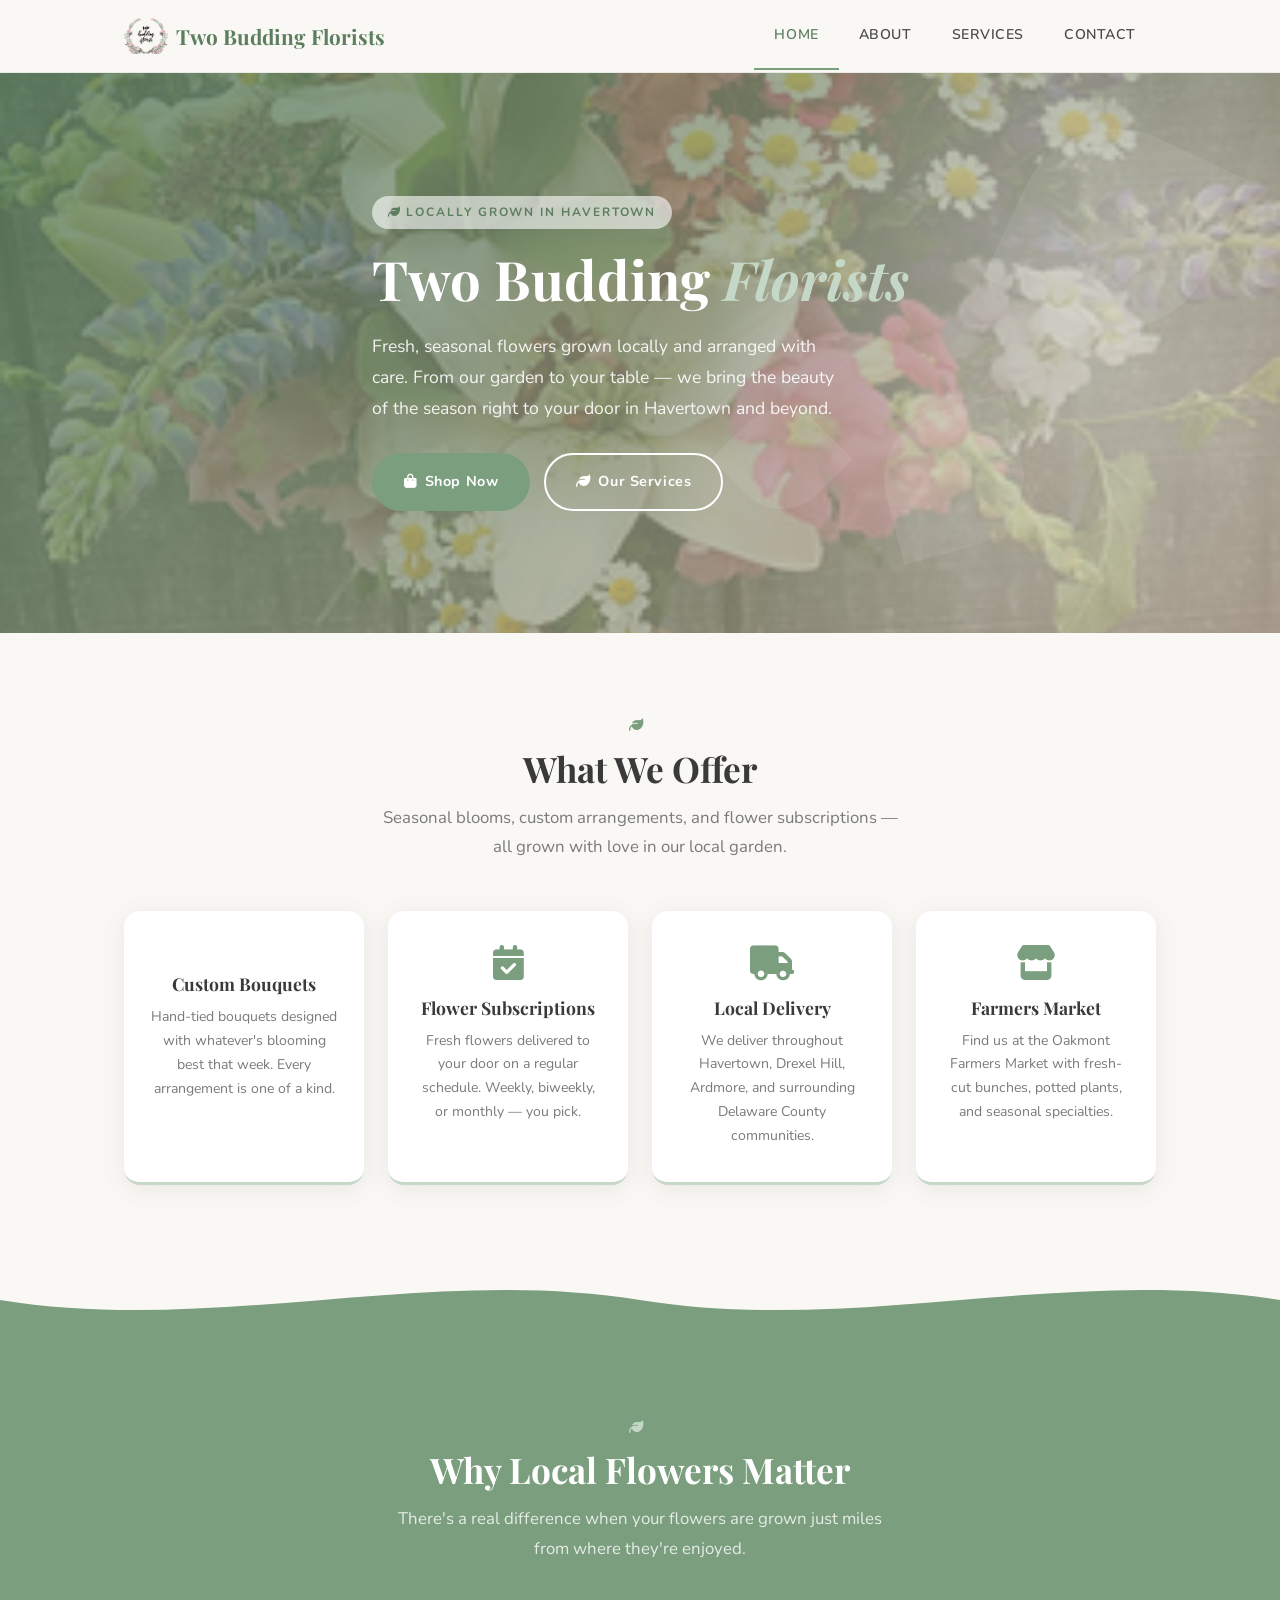
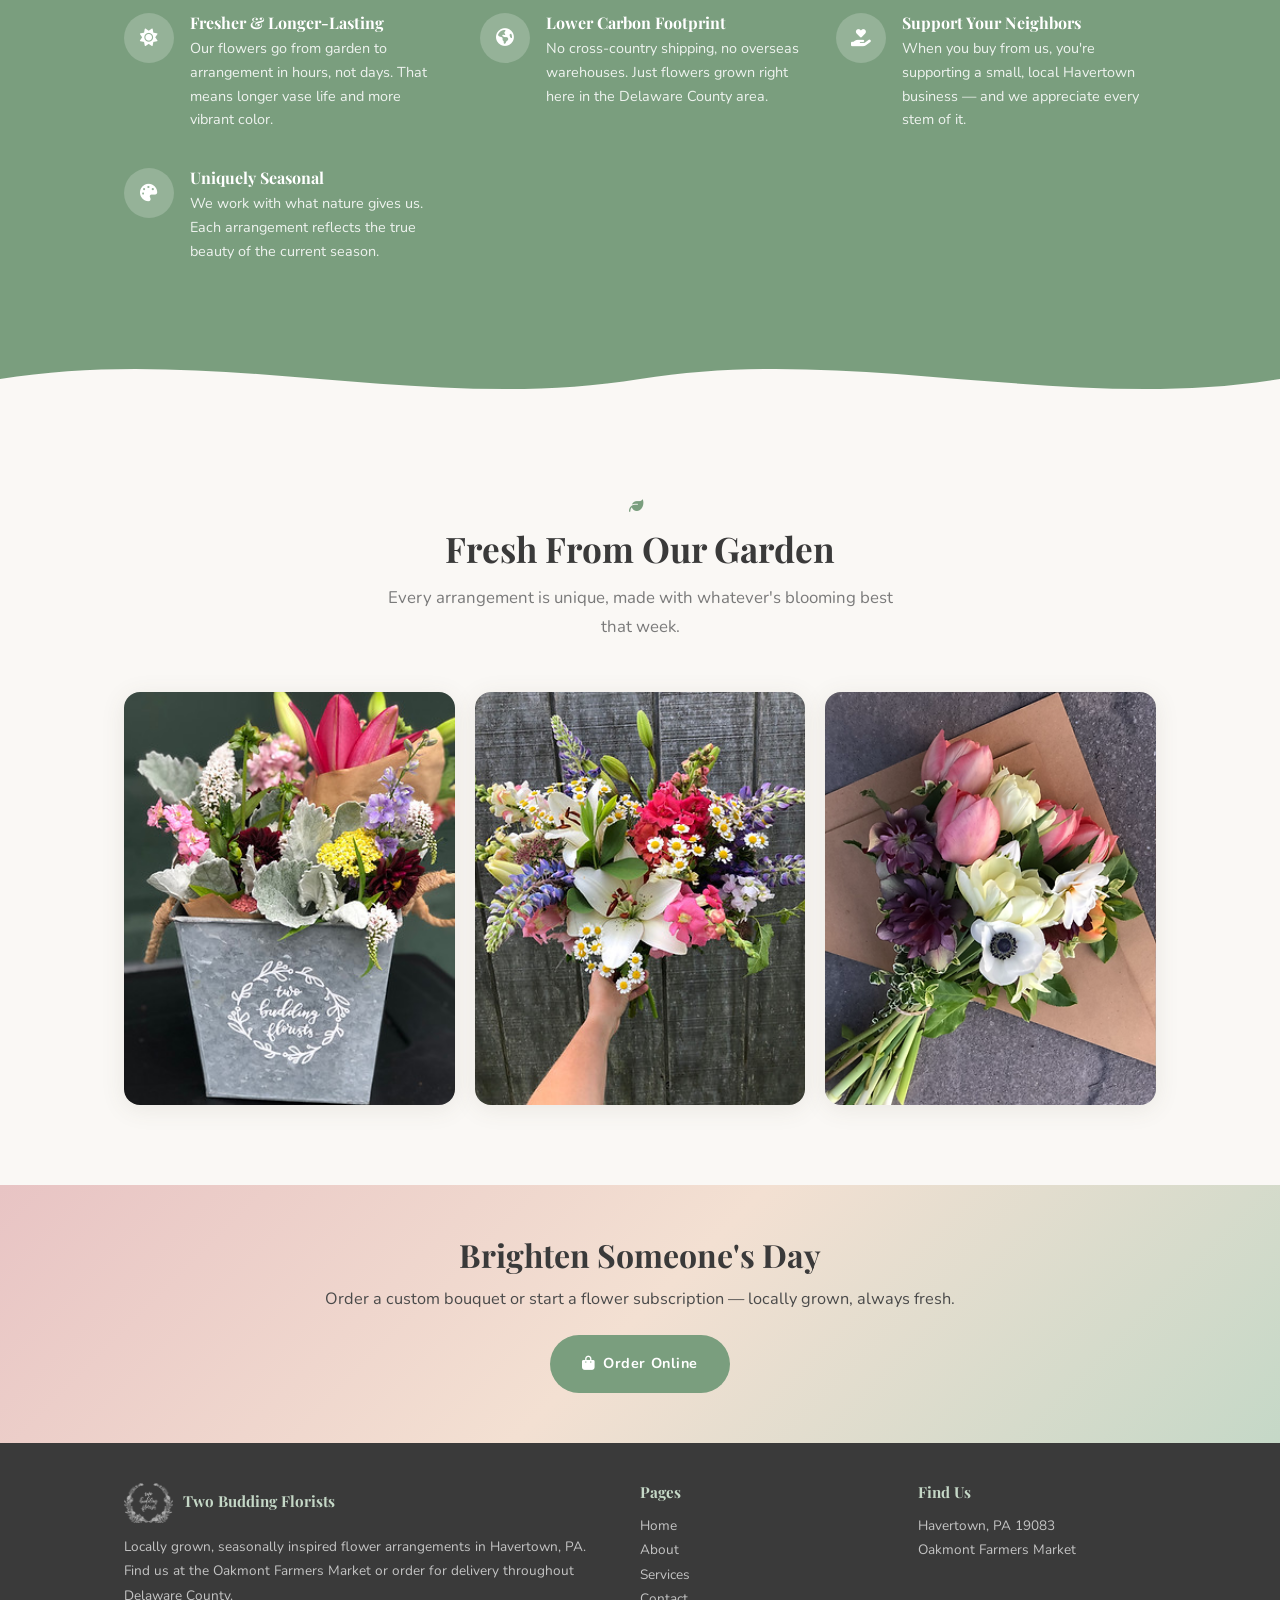
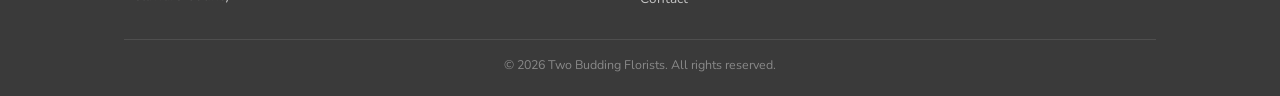
==== commit ba732be0: "Deploy 3 site updates" ====
--- a/two-budding-florists-havertown/index.html
+++ b/two-budding-florists-havertown/index.html
@@ -40,8 +40,8 @@
           Fresh, seasonal flowers grown locally and arranged with care. From our garden to your table — we bring the beauty of the season right to your door in Havertown and beyond.
         </p>
         <div class="hero__btns">
-          <a href="services.html" class="btn btn--sage"><i class="fas fa-flower-tulip"></i>&ensp;Our Arrangements</a>
-          <a href="contact.html" class="btn btn--outline-light"><i class="fas fa-envelope"></i>&ensp;Get in Touch</a>
+          <a href="https://twobuddingflorists.square.site/" class="btn btn--sage" target="_blank"><i class="fas fa-shopping-bag"></i>&ensp;Shop Now</a>
+          <a href="services.html" class="btn btn--outline-light"><i class="fas fa-leaf"></i>&ensp;Our Services</a>
         </div>
       </div>
     </div>
@@ -169,7 +169,7 @@
     <div class="container">
       <h2>Brighten Someone's Day</h2>
       <p>Order a custom bouquet or start a flower subscription — locally grown, always fresh.</p>
-      <a href="contact.html" class="btn btn--sage"><i class="fas fa-paper-plane"></i>&ensp;Reach Out</a>
+      <a href="https://twobuddingflorists.square.site/" class="btn btn--sage" target="_blank"><i class="fas fa-shopping-bag"></i>&ensp;Order Online</a>
     </div>
   </section>
 
